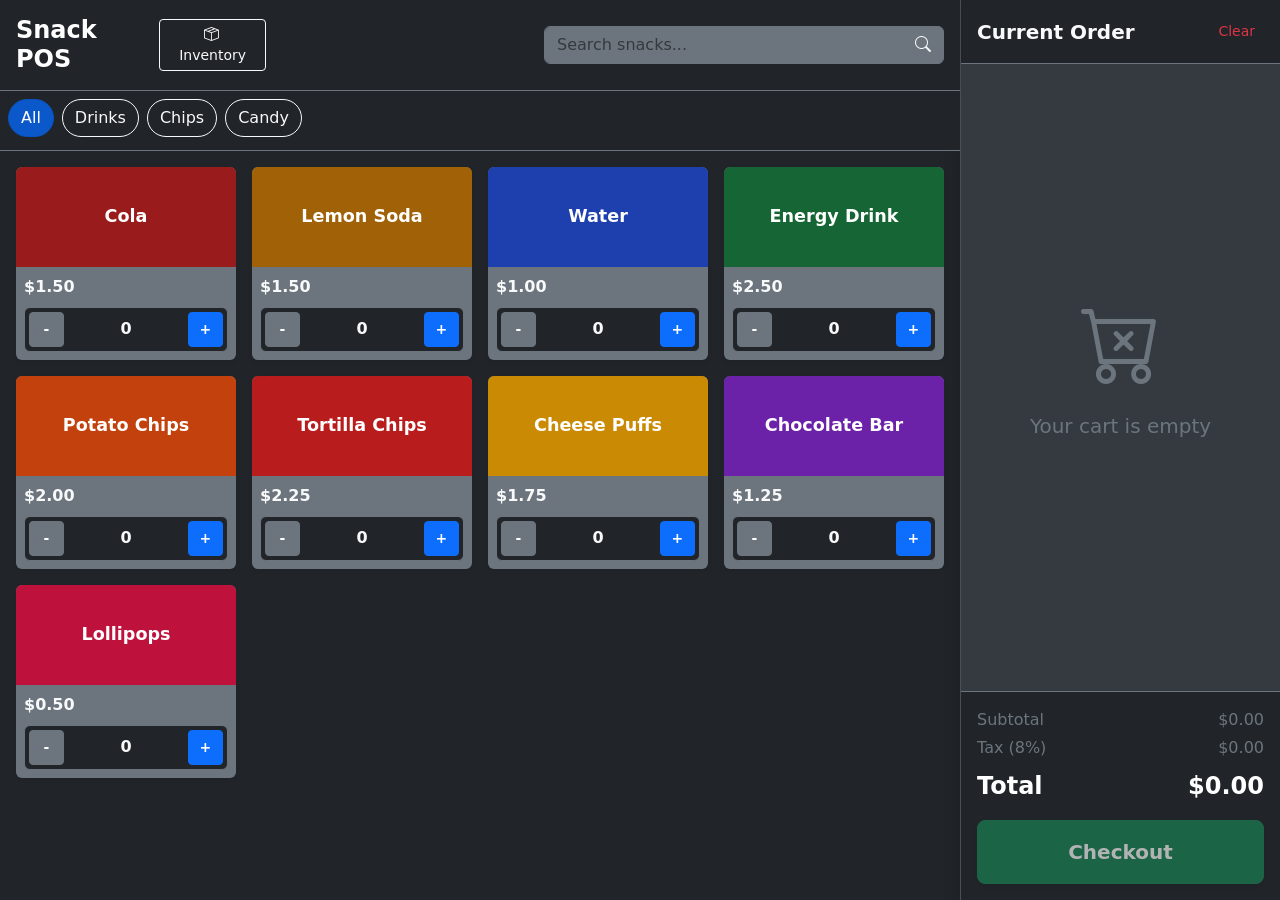
==== index.html @ f9fff518 "Add files via upload" ====
<!DOCTYPE html>
<html lang="en">
<head>
    <meta charset="UTF-8">
    <meta name="viewport" content="width=device-width, initial-scale=1, maximum-scale=1, user-scalable=no">
    <title>Snack POS - Offline</title>
    <link rel="manifest" href="manifest.json">
    <meta name="theme-color" content="#212529">
    <!-- Bootstrap 5 CSS -->
    <link href="https://cdn.jsdelivr.net/npm/bootstrap@5.3.2/dist/css/bootstrap.min.css" rel="stylesheet">
    <!-- Bootstrap Icons -->
    <link rel="stylesheet" href="https://cdn.jsdelivr.net/npm/bootstrap-icons@1.11.1/font/bootstrap-icons.css">
    <link rel="stylesheet" href="style.css">
</head>
<body class="bg-dark text-light">

<div class="container-fluid p-0">
    <div class="row g-0">
        <!-- Main Content Area -->
        <main class="col-12 col-md-8 col-lg-9 main-content position-relative">
            
            <!-- Header & Search -->
            <header class="p-3 bg-dark border-bottom border-secondary shadow-sm d-flex flex-column flex-md-row justify-content-between align-items-md-center gap-3">
                <div class="d-flex justify-content-between align-items-center w-100 flex-md-grow-0" style="max-width: 250px;">
                    <h4 class="mb-0 text-white fw-bold">Snack POS</h4>
                    <a href="inventory.html" class="btn btn-sm btn-outline-light"><i class="bi bi-box-seam me-1"></i> Inventory</a>
                </div>
                <div class="input-group w-100" style="max-width: 400px;">
                    <input type="text" id="searchInput" class="form-control bg-secondary text-white border-secondary" placeholder="Search snacks...">
                    <span class="input-group-text bg-secondary text-light border-secondary"><i class="bi bi-search"></i></span>
                </div>
            </header>

            <!-- Categories -->
            <nav class="bg-dark border-bottom border-secondary p-2">
                <div class="category-nav d-flex gap-2" id="categoryContainer">
                    <button class="btn btn-primary rounded-pill category-btn active" data-category="all">All</button>
                    <button class="btn btn-outline-light rounded-pill category-btn" data-category="drinks">Drinks</button>
                    <button class="btn btn-outline-light rounded-pill category-btn" data-category="chips">Chips</button>
                    <button class="btn btn-outline-light rounded-pill category-btn" data-category="candy">Candy</button>
                </div>
            </nav>

            <!-- Product Grid -->
            <div class="product-grid-container p-3">
                <div id="productGrid" class="row row-cols-2 row-cols-sm-3 row-cols-lg-4 g-3">
                    <!-- Products will be injected here by app.js -->
                </div>
            </div>

            <!-- Mobile Cart Button -->
            <div class="d-md-none mobile-cart-btn">
                <button id="mobileCartBtn" class="btn btn-primary w-100 py-3 rounded-4 shadow d-flex justify-content-between align-items-center fs-5">
                    <span>
                        <i class="bi bi-cart3 me-2"></i>
                        <span id="mobileCartCount" class="badge bg-light text-primary rounded-pill">0</span>
                    </span>
                    <span id="mobileCartTotal">$0.00</span>
                </button>
            </div>
        </main>

        <!-- Cart Panel -->
        <aside id="cartPanel" class="col-12 col-md-4 col-lg-3 cart-panel shadow">
            <div class="p-3 bg-dark border-bottom border-secondary d-flex justify-content-between align-items-center">
                <h5 class="mb-0 fw-bold">Current Order</h5>
                <div>
                    <button class="btn btn-sm btn-link text-danger text-decoration-none" id="clearCartBtn">Clear</button>
                    <button class="btn btn-sm btn-dark text-light d-md-none ms-2" id="closeCartBtn"><i class="bi bi-x-lg"></i></button>
                </div>
            </div>

            <div class="cart-items-container p-2" id="cartItemsContainer">
                <div class="h-100 d-flex flex-column align-items-center justify-content-center text-secondary" id="emptyCartMessage">
                    <i class="bi bi-cart-x display-1 mb-3"></i>
                    <p class="fs-5">Your cart is empty</p>
                </div>
                <!-- Items injected by JS -->
            </div>

            <div class="p-3 bg-dark border-top border-secondary mt-auto">
                <div class="d-flex justify-content-between text-secondary mb-1">
                    <span>Subtotal</span>
                    <span id="cartSubtotal">$0.00</span>
                </div>
                <div class="d-flex justify-content-between text-secondary mb-2">
                    <span>Tax (8%)</span>
                    <span id="cartTax">$0.00</span>
                </div>
                <div class="d-flex justify-content-between fs-4 fw-bold text-white mb-3">
                    <span>Total</span>
                    <span id="cartTotal">$0.00</span>
                </div>
                <button id="checkoutBtn" class="btn btn-success w-100 py-3 fs-5 fw-bold rounded-3 shadow-sm" disabled data-bs-toggle="modal" data-bs-target="#checkoutModal">
                    Checkout
                </button>
            </div>
        </aside>
    </div>
</div>

<!-- Checkout Modal -->
<div class="modal fade" id="checkoutModal" tabindex="-1" aria-hidden="true">
  <div class="modal-dialog modal-dialog-centered">
    <div class="modal-content bg-dark text-light border-secondary">
      <div class="modal-header border-secondary">
        <h5 class="modal-title fw-bold">Payment</h5>
        <button type="button" class="btn-close btn-close-white" data-bs-dismiss="modal" aria-label="Close"></button>
      </div>
      <div class="modal-body text-center p-4">
        <p class="text-secondary mb-1">Amount Due</p>
        <h1 class="display-4 fw-bold text-white mb-4" id="modalTotal">$0.00</h1>
        
        <div class="row g-3 mb-4" id="paymentMethods">
            <div class="col-6">
                <button class="btn btn-outline-secondary w-100 p-3 h-100 payment-method border-2" data-method="Cash">
                    <i class="bi bi-cash-stack display-4 text-success mb-2 d-block"></i>
                    <span class="fw-bold fs-5">Cash</span>
                </button>
            </div>
            <div class="col-6">
                <button class="btn btn-outline-secondary w-100 p-3 h-100 payment-method border-2" data-method="Digital Wallet">
                    <i class="bi bi-phone display-4 text-primary mb-2 d-block"></i>
                    <span class="fw-bold fs-5">Digital</span>
                </button>
            </div>
        </div>

        <div id="checkoutMessage" class="alert d-none mb-3"></div>

        <button id="completePaymentBtn" class="btn btn-primary w-100 py-3 fs-5 fw-bold rounded-3 shadow-sm mb-2" disabled>
            Complete Payment
        </button>
        <button id="printReceiptBtn" class="btn btn-secondary w-100 py-3 fs-5 fw-bold rounded-3 shadow-sm d-none" onclick="window.print()">
            Print Receipt
        </button>
      </div>
    </div>
  </div>
</div>

<script src="https://cdn.jsdelivr.net/npm/bootstrap@5.3.2/dist/js/bootstrap.bundle.min.js"></script>
<script src="app.js"></script>
<script>
    // Register Service Worker for offline PWA
    if ('serviceWorker' in navigator) {
        window.addEventListener('load', () => {
            navigator.serviceWorker.register('sw.js')
                .catch(err => console.error('SW registration failed:', err));
        });
    }
</script>
</body>
</html>
---- style.css ----
/* Custom styles to complement Bootstrap */
body {
    background-color: #212529; /* Bootstrap bg-dark */
    color: #f8f9fa; /* Bootstrap text-light */
    overflow: hidden; /* Prevent body scrolling for app-like feel */
}

/* Custom scrollbar */
::-webkit-scrollbar {
    width: 6px;
    height: 6px;
}
::-webkit-scrollbar-track {
    background: #212529;
}
::-webkit-scrollbar-thumb {
    background: #495057;
    border-radius: 3px;
}

/* Hide number input spinners */
input[type=number]::-webkit-inner-spin-button, 
input[type=number]::-webkit-outer-spin-button { 
    -webkit-appearance: none; 
    margin: 0; 
}

.category-nav {
    overflow-x: auto;
    white-space: nowrap;
    padding-bottom: 5px;
}

.category-nav::-webkit-scrollbar {
    height: 4px;
}

.product-card {
    cursor: pointer;
    transition: transform 0.1s;
    user-select: none;
    border: 1px solid #495057;
}

.product-card:active {
    transform: scale(0.95);
}

.product-color-box {
    height: 100px;
    display: flex;
    align-items: center;
    justify-content: center;
    text-align: center;
    padding: 10px;
    font-weight: bold;
    font-size: 1.1rem;
    color: white;
}

.main-content {
    height: 100vh;
    display: flex;
    flex-direction: column;
}

.product-grid-container {
    flex: 1;
    overflow-y: auto;
    padding-bottom: 80px; /* Space for mobile cart button */
}

.cart-panel {
    height: 100vh;
    display: flex;
    flex-direction: column;
    background-color: #343a40;
    border-left: 1px solid #495057;
}

.cart-items-container {
    flex: 1;
    overflow-y: auto;
}

/* Mobile cart slide-in */
@media (max-width: 767.98px) {
    .cart-panel {
        position: fixed;
        top: 0;
        right: 0;
        width: 100%;
        transform: translateX(100%);
        transition: transform 0.3s ease-in-out;
        z-index: 1050;
    }
    .cart-panel.show {
        transform: translateX(0);
    }
    .product-grid-container {
        padding-bottom: 100px;
    }
}

.mobile-cart-btn {
    position: absolute;
    bottom: 1rem;
    left: 1rem;
    right: 1rem;
    z-index: 1040;
}

.qty-btn {
    width: 35px;
    height: 35px;
    padding: 0;
    display: flex;
    align-items: center;
    justify-content: center;
    font-weight: bold;
}

@media print {
    body * { visibility: hidden; }
    #checkoutModal, #checkoutModal * { visibility: visible; }
    #checkoutModal { position: absolute; left: 0; top: 0; width: 100%; background: white !important; color: black !important; }
    .bg-dark, .bg-secondary, .text-light, .text-white { background: white !important; color: black !important; border-color: black !important; }
    button { display: none !important; }
}
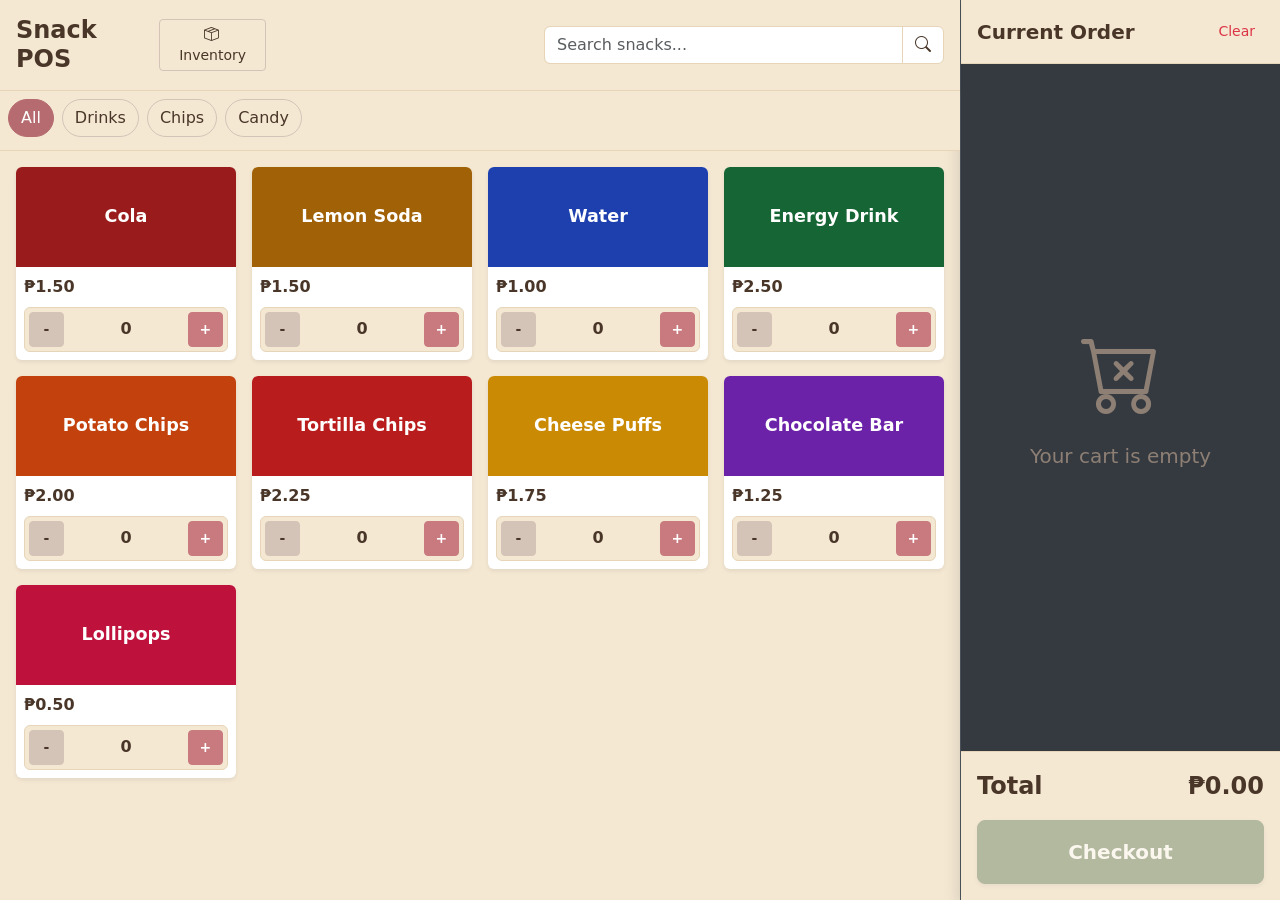
==== commit 0bb73e98: "Add files via upload" ====
--- a/index.html
+++ b/index.html
@@ -5,7 +5,7 @@
     <meta name="viewport" content="width=device-width, initial-scale=1, maximum-scale=1, user-scalable=no">
     <title>Snack POS - Offline</title>
     <link rel="manifest" href="manifest.json">
-    <meta name="theme-color" content="#212529">
+    <meta name="theme-color" content="#fdf6e3">
     <!-- Bootstrap 5 CSS -->
     <link href="https://cdn.jsdelivr.net/npm/bootstrap@5.3.2/dist/css/bootstrap.min.css" rel="stylesheet">
     <!-- Bootstrap Icons -->
@@ -55,7 +55,7 @@
                         <i class="bi bi-cart3 me-2"></i>
                         <span id="mobileCartCount" class="badge bg-light text-primary rounded-pill">0</span>
                     </span>
-                    <span id="mobileCartTotal">$0.00</span>
+                    <span id="mobileCartTotal">₱0.00</span>
                 </button>
             </div>
         </main>
@@ -79,17 +79,9 @@
             </div>
 
             <div class="p-3 bg-dark border-top border-secondary mt-auto">
-                <div class="d-flex justify-content-between text-secondary mb-1">
-                    <span>Subtotal</span>
-                    <span id="cartSubtotal">$0.00</span>
-                </div>
-                <div class="d-flex justify-content-between text-secondary mb-2">
-                    <span>Tax (8%)</span>
-                    <span id="cartTax">$0.00</span>
-                </div>
                 <div class="d-flex justify-content-between fs-4 fw-bold text-white mb-3">
                     <span>Total</span>
-                    <span id="cartTotal">$0.00</span>
+                    <span id="cartTotal">₱0.00</span>
                 </div>
                 <button id="checkoutBtn" class="btn btn-success w-100 py-3 fs-5 fw-bold rounded-3 shadow-sm" disabled data-bs-toggle="modal" data-bs-target="#checkoutModal">
                     Checkout
@@ -109,7 +101,7 @@
       </div>
       <div class="modal-body text-center p-4">
         <p class="text-secondary mb-1">Amount Due</p>
-        <h1 class="display-4 fw-bold text-white mb-4" id="modalTotal">$0.00</h1>
+        <h1 class="display-4 fw-bold text-white mb-4" id="modalTotal">₱0.00</h1>
         
         <div class="row g-3 mb-4" id="paymentMethods">
             <div class="col-6">
--- a/style.css
+++ b/style.css
@@ -127,3 +127,81 @@
     .bg-dark, .bg-secondary, .text-light, .text-white { background: white !important; color: black !important; border-color: black !important; }
     button { display: none !important; }
 }
+
+/* =========================================
+   Cozy Theme Overrides
+   ========================================= */
+body {
+    background-color: #fdf6e3 !important; /* Warm off-white */
+    color: #493628 !important; /* Deep brown */
+}
+
+::-webkit-scrollbar-track {
+    background: #fdf6e3 !important;
+}
+
+::-webkit-scrollbar-thumb {
+    background: #d4c4b7 !important;
+    border-radius: 3px;
+}
+
+.bg-dark {
+    background-color: #f4e8d3 !important;
+    color: #493628 !important;
+}
+
+.bg-secondary {
+    background-color: #ffffff !important;
+    color: #493628 !important;
+}
+
+.border-secondary, .border-dark {
+    border-color: #e6d5b8 !important;
+}
+
+.text-white, .text-light {
+    color: #493628 !important;
+}
+
+.btn-primary {
+    background-color: #c97a7e !important; /* Muted rose */
+    border-color: #c97a7e !important;
+    color: #ffffff !important;
+}
+
+.btn-primary:hover, .btn-primary.active {
+    background-color: #b56b6f !important;
+    border-color: #b56b6f !important;
+}
+
+.btn-outline-light {
+    color: #493628 !important;
+    border-color: #d4c4b7 !important;
+}
+
+.btn-outline-light:hover {
+    background-color: #e6d5b8 !important;
+    color: #493628 !important;
+    border-color: #e6d5b8 !important;
+}
+
+.btn-secondary {
+    background-color: #d4c4b7 !important;
+    border-color: #d4c4b7 !important;
+    color: #493628 !important;
+}
+
+.btn-success {
+    background-color: #8fa082 !important; /* Sage green */
+    border-color: #8fa082 !important;
+    color: #ffffff !important;
+}
+
+.text-secondary {
+    color: #8e7f74 !important;
+}
+
+/* Modal text should remain visible in cozy theme */
+#checkoutModal .text-white {
+    color: #493628 !important;
+}
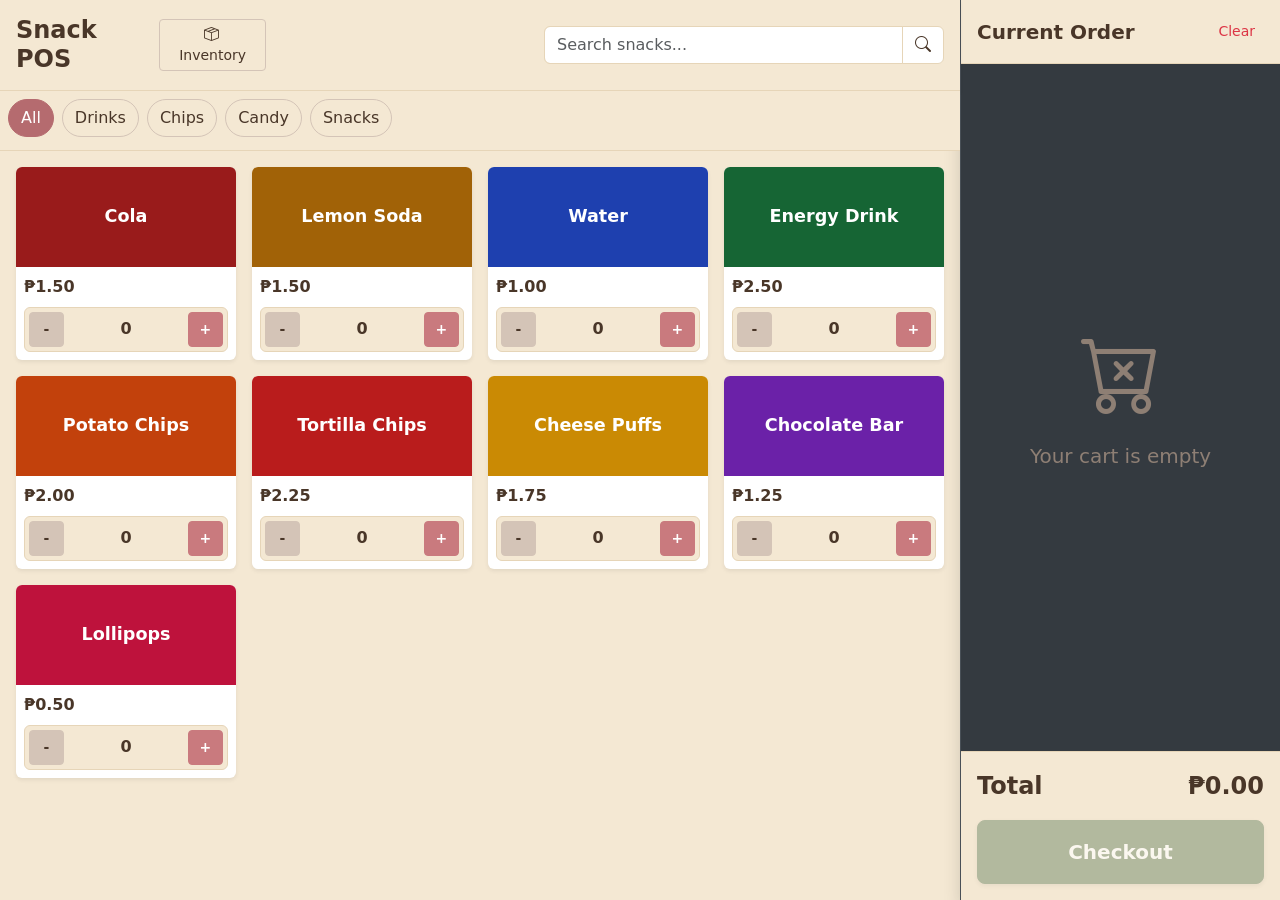
==== commit a6e1cf5e: "Add files via upload" ====
--- a/index.html
+++ b/index.html
@@ -38,6 +38,7 @@
                     <button class="btn btn-outline-light rounded-pill category-btn" data-category="drinks">Drinks</button>
                     <button class="btn btn-outline-light rounded-pill category-btn" data-category="chips">Chips</button>
                     <button class="btn btn-outline-light rounded-pill category-btn" data-category="candy">Candy</button>
+                       <button class="btn btn-outline-light rounded-pill category-btn" data-category="Snacks">Snacks</button>
                 </div>
             </nav>
 
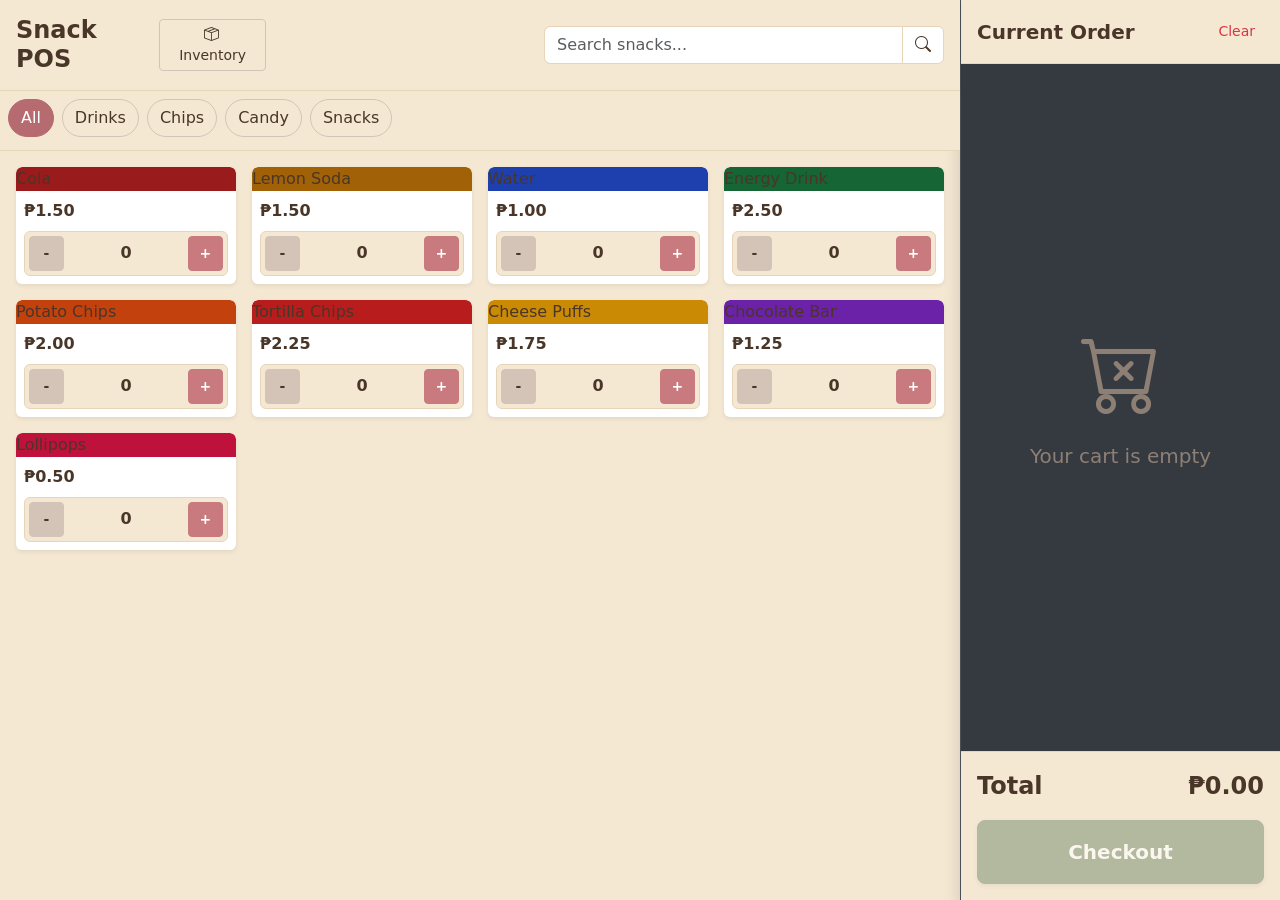
==== commit d94cff57: "Add files via upload" ====
--- a/index.html
+++ b/index.html
@@ -119,6 +119,19 @@
             </div>
         </div>
 
+        <!-- Cash Computation Section -->
+        <div id="cashInputSection" class="d-none mb-4 text-start">
+            <label class="form-label text-secondary mb-1">Amount Tendered (₱)</label>
+            <div class="input-group input-group-lg mb-3">
+                <span class="input-group-text bg-dark text-white border-secondary">₱</span>
+                <input type="number" id="amountTendered" class="form-control bg-secondary text-white border-secondary fw-bold fs-4" placeholder="0.00" min="0" step="0.01">
+            </div>
+            <div class="d-flex justify-content-between align-items-center bg-dark p-3 rounded border border-secondary">
+                <span class="text-secondary fs-5">Change:</span>
+                <span class="fs-3 fw-bold text-success" id="changeAmountDisplay">₱0.00</span>
+            </div>
+        </div>
+
         <div id="checkoutMessage" class="alert d-none mb-3"></div>
 
         <button id="completePaymentBtn" class="btn btn-primary w-100 py-3 fs-5 fw-bold rounded-3 shadow-sm mb-2" disabled>
--- a/style.css
+++ b/style.css
@@ -37,16 +37,22 @@
 
 .product-card {
     cursor: pointer;
-    transition: transform 0.1s;
+    transition: transform 0.2s ease, box-shadow 0.2s ease;
     user-select: none;
     border: 1px solid #495057;
+    overflow: hidden;
+}
+
+.product-card:hover {
+    transform: translateY(-4px);
+    box-shadow: 0 8px 15px rgba(0,0,0,0.15) !important;
 }
 
 .product-card:active {
-    transform: scale(0.95);
-}
-
-.product-color-box {
+    transform: scale(0.96);
+}
+
+.product-image-box {
     height: 100px;
     display: flex;
     align-items: center;
@@ -55,7 +61,29 @@
     padding: 10px;
     font-weight: bold;
     font-size: 1.1rem;
-    color: white;
+    color: #493628;
+    background: linear-gradient(135deg, #e6d5b8 0%, #d4c4b7 100%);
+    transition: all 0.3s ease;
+}
+
+.product-item[data-category="drinks"] .product-image-box { background: linear-gradient(135deg, #a8b5cc 0%, #8ca0bc 100%); }
+.product-item[data-category="chips"] .product-image-box { background: linear-gradient(135deg, #e2b998 0%, #d19a6b 100%); }
+.product-item[data-category="candy"] .product-image-box { background: linear-gradient(135deg, #d3a4b0 0%, #c97a7e 100%); }
+.product-item[data-category="snacks"] .product-image-box { background: linear-gradient(135deg, #b8cba8 0%, #8fa082 100%); }
+
+/* Smooth buttons */
+.btn { transition: all 0.2s ease; }
+.btn:hover { transform: translateY(-1px); }
+.btn:active { transform: scale(0.95); }
+
+/* Cart animations */
+.cart-item-anim {
+    animation: slideIn 0.3s ease-out forwards;
+}
+
+@keyframes slideIn {
+    from { opacity: 0; transform: translateX(20px); }
+    to { opacity: 1; transform: translateX(0); }
 }
 
 .main-content {
